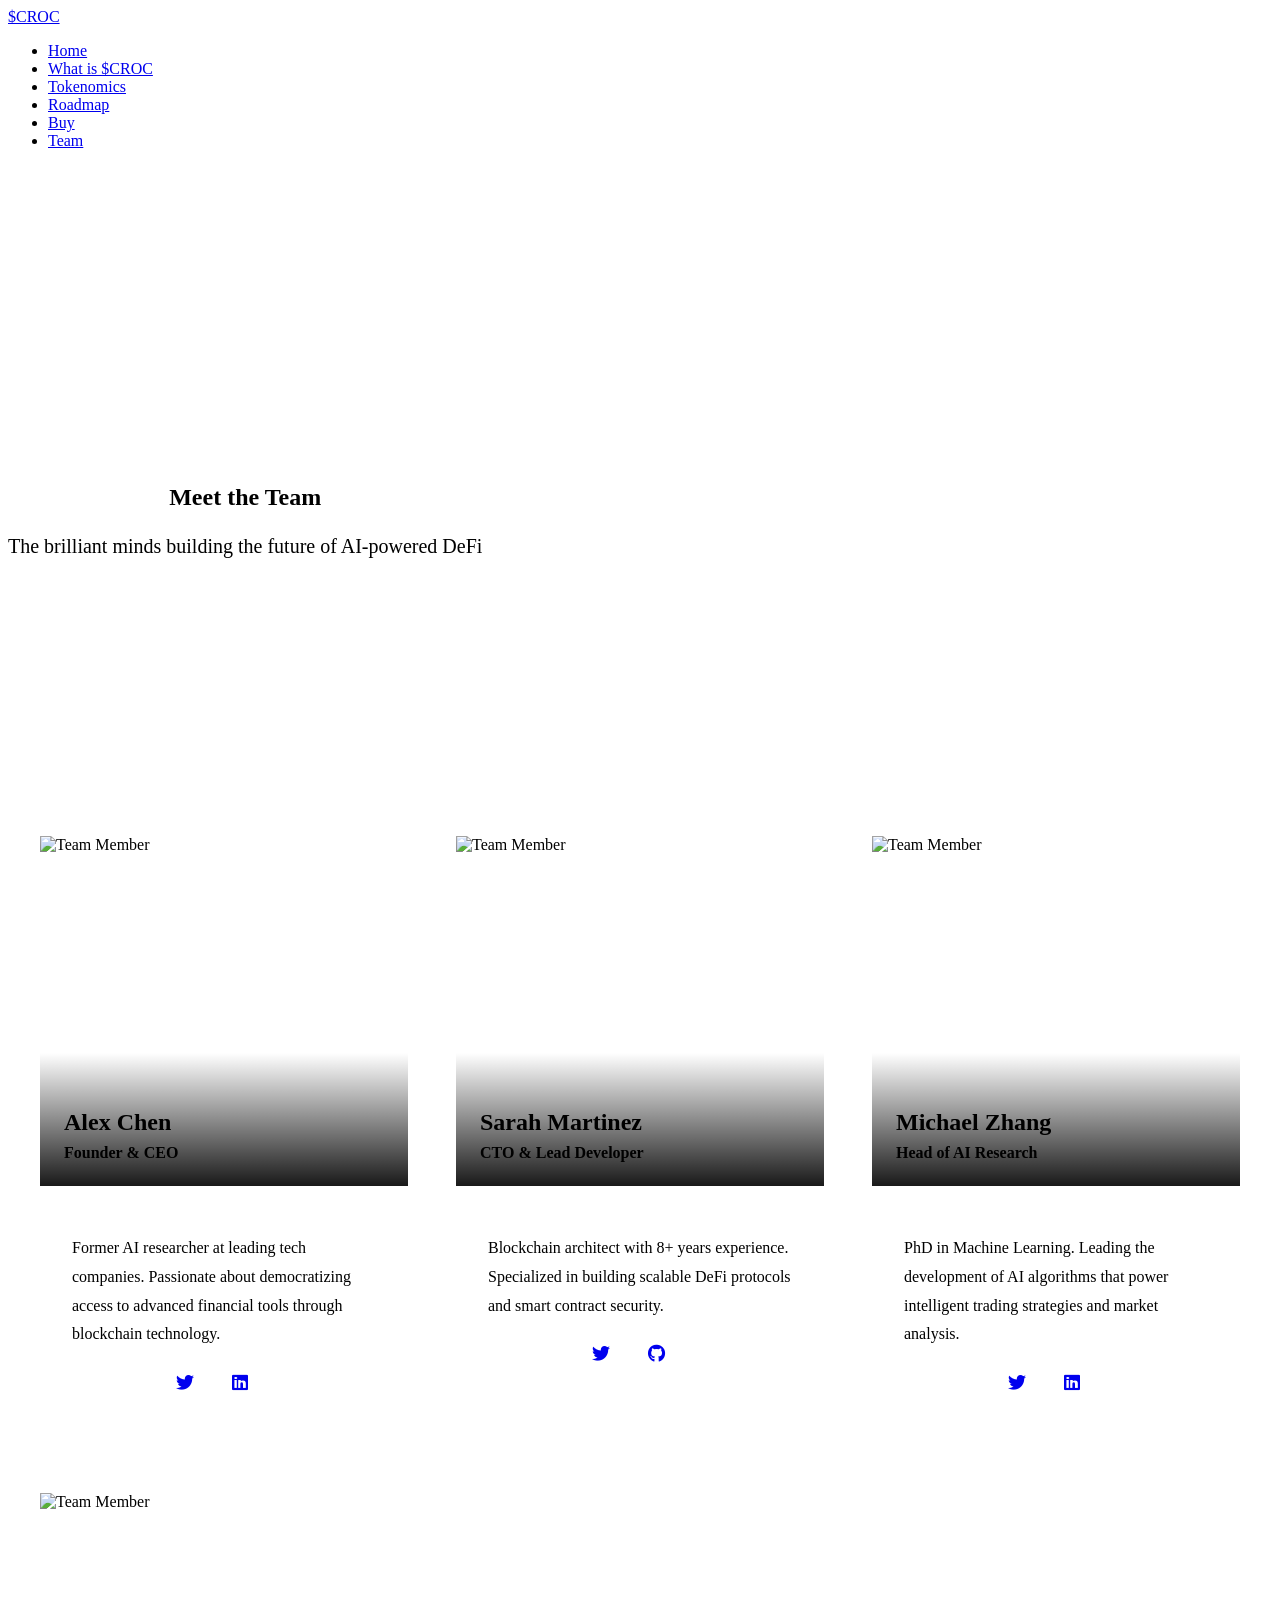
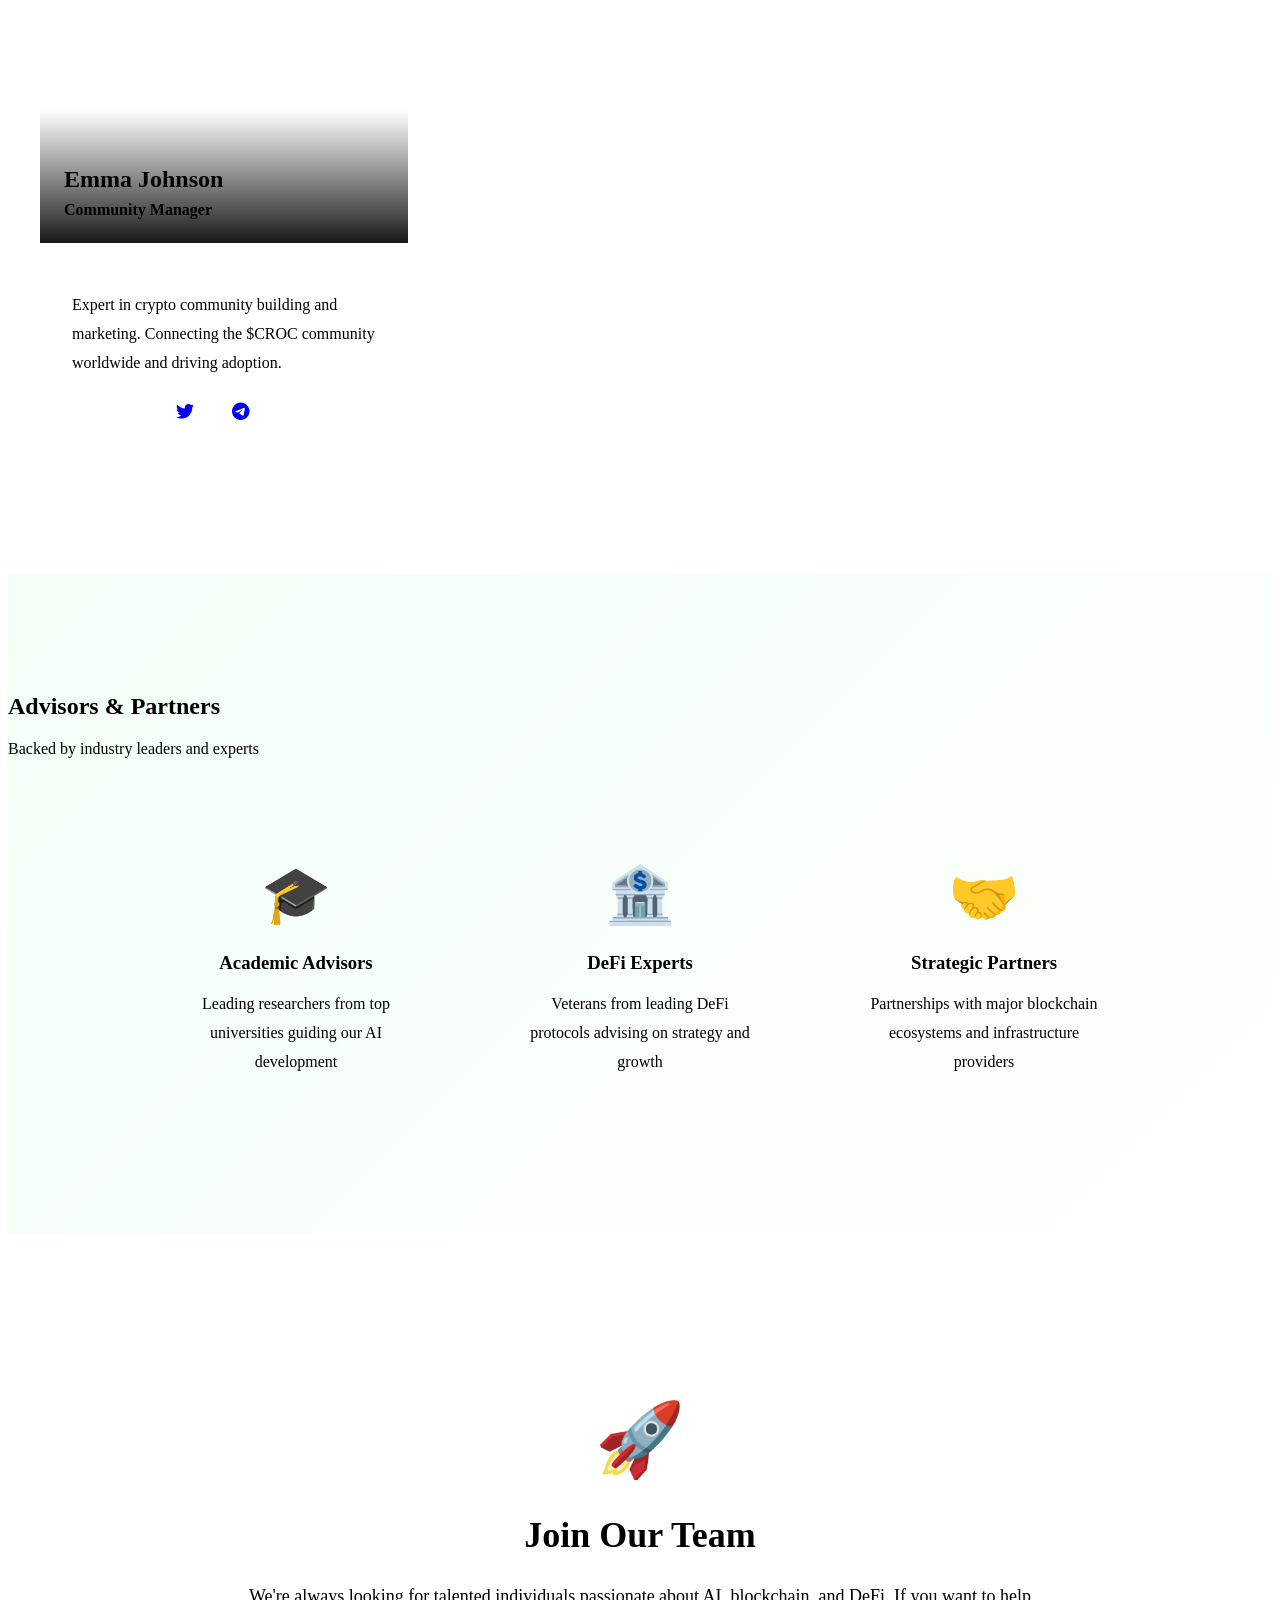
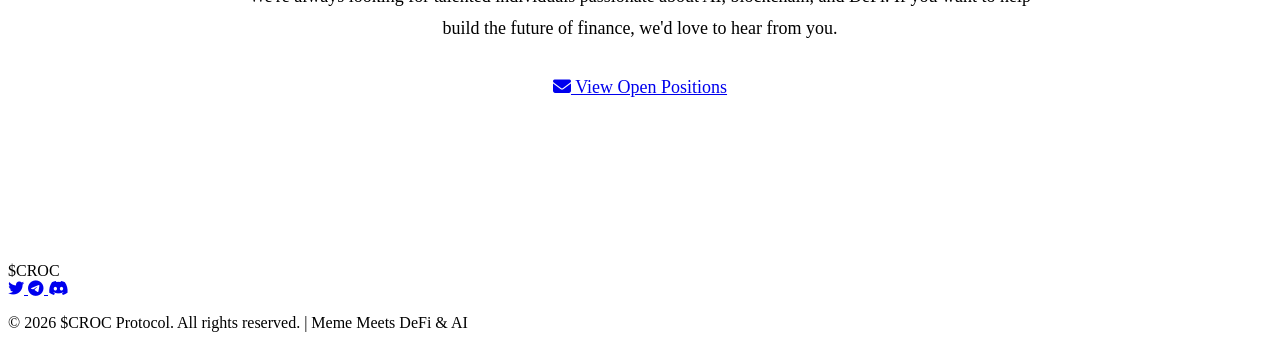
==== team.html @ 0dac4109 "Create team.html" ====
<!DOCTYPE html>
<html lang="en">
<head>
    <meta charset="UTF-8">
    <meta name="viewport" content="width=device-width, initial-scale=1.0">
    <title>$CROC Team - Meet the Builders</title>
    <meta name="description" content="Meet the team behind $CROC Protocol">
    <link rel="stylesheet" href="css/style.css">
    <link rel="stylesheet" href="css/premium.css">
    <link rel="stylesheet" href="https://cdnjs.cloudflare.com/ajax/libs/font-awesome/6.4.0/css/all.min.css">
</head>
<body>
    <!-- Navigation -->
    <nav class="navbar">
        <div class="nav-container">
            <a href="index.html" class="nav-logo">$CROC</a>
            <ul class="nav-menu">
                <li><a href="index.html">Home</a></li>
                <li><a href="what-is.html">What is $CROC</a></li>
                <li><a href="tokenomics.html">Tokenomics</a></li>
                <li><a href="roadmap.html">Roadmap</a></li>
                <li><a href="buy.html">Buy</a></li>
                <li><a href="team.html">Team</a></li>
            </ul>
            <div class="nav-toggle">
                <span></span>
                <span></span>
                <span></span>
            </div>
        </div>
    </nav>

    <!-- Hero Section -->
    <section style="min-height: 50vh; display: flex; align-items: center; padding-top: 120px; position: relative;">
        <div class="grid-bg"></div>
        <div class="particle-bg"></div>
        <div class="container" style="position: relative; z-index: 1;">
            <div class="fade-in" style="text-align: center;">
                <h1 class="text-glow-strong" style="margin-bottom: 24px;">Meet the Team</h1>
                <p style="font-size: 20px; color: var(--color-text-secondary); max-width: 800px; margin: 0 auto;">
                    The brilliant minds building the future of AI-powered DeFi
                </p>
            </div>
        </div>
    </section>

    <!-- Team Section -->
    <section style="padding: 100px 0;">
        <div class="container">
            <div style="display: grid; grid-template-columns: repeat(auto-fit, minmax(300px, 1fr)); gap: 48px; max-width: 1200px; margin: 0 auto;">
                <!-- Team Member 1 -->
                <div class="glass-card neon-border tilt-card team-card reveal" style="padding: 0; overflow: hidden;">
                    <div style="position: relative; overflow: hidden; height: 350px;">
                        <img src="https://mgx-backend-cdn.metadl.com/generate/images/977186/2026-03-31/17cc382d-ff41-42bf-a9b5-a5a770c0f662.png" 
                             alt="Team Member" 
                             style="width: 100%; height: 100%; object-fit: cover; transition: transform 0.5s ease;">
                        <div style="position: absolute; bottom: 0; left: 0; right: 0; background: linear-gradient(to top, rgba(0, 0, 0, 0.9), transparent); padding: 32px 24px 24px;">
                            <h3 style="color: var(--color-text-primary); margin-bottom: 8px; font-size: 24px;">Alex Chen</h3>
                            <p style="color: var(--color-accent-primary); font-weight: 600; margin: 0;">Founder &amp; CEO</p>
                        </div>
                    </div>
                    <div style="padding: 32px;">
                        <p style="margin-bottom: 24px; line-height: 1.8;">
                            Former AI researcher at leading tech companies. Passionate about democratizing access to advanced financial tools through blockchain technology.
                        </p>
                        <div style="display: flex; gap: 16px; justify-content: center;">
                            <a href="https://twitter.com" target="_blank" class="social-link glow" style="width: 40px; height: 40px; font-size: 18px;">
                                <i class="fab fa-twitter"></i>
                            </a>
                            <a href="https://linkedin.com" target="_blank" class="social-link glow" style="width: 40px; height: 40px; font-size: 18px;">
                                <i class="fab fa-linkedin"></i>
                            </a>
                        </div>
                    </div>
                </div>

                <!-- Team Member 2 -->
                <div class="glass-card neon-border tilt-card team-card reveal" style="padding: 0; overflow: hidden;">
                    <div style="position: relative; overflow: hidden; height: 350px;">
                        <img src="https://mgx-backend-cdn.metadl.com/generate/images/977186/2026-03-31/17cc382d-ff41-42bf-a9b5-a5a770c0f662.png" 
                             alt="Team Member" 
                             style="width: 100%; height: 100%; object-fit: cover; transition: transform 0.5s ease;">
                        <div style="position: absolute; bottom: 0; left: 0; right: 0; background: linear-gradient(to top, rgba(0, 0, 0, 0.9), transparent); padding: 32px 24px 24px;">
                            <h3 style="color: var(--color-text-primary); margin-bottom: 8px; font-size: 24px;">Sarah Martinez</h3>
                            <p style="color: var(--color-accent-primary); font-weight: 600; margin: 0;">CTO &amp; Lead Developer</p>
                        </div>
                    </div>
                    <div style="padding: 32px;">
                        <p style="margin-bottom: 24px; line-height: 1.8;">
                            Blockchain architect with 8+ years experience. Specialized in building scalable DeFi protocols and smart contract security.
                        </p>
                        <div style="display: flex; gap: 16px; justify-content: center;">
                            <a href="https://twitter.com" target="_blank" class="social-link glow" style="width: 40px; height: 40px; font-size: 18px;">
                                <i class="fab fa-twitter"></i>
                            </a>
                            <a href="https://github.com" target="_blank" class="social-link glow" style="width: 40px; height: 40px; font-size: 18px;">
                                <i class="fab fa-github"></i>
                            </a>
                        </div>
                    </div>
                </div>

                <!-- Team Member 3 -->
                <div class="glass-card neon-border tilt-card team-card reveal" style="padding: 0; overflow: hidden;">
                    <div style="position: relative; overflow: hidden; height: 350px;">
                        <img src="https://mgx-backend-cdn.metadl.com/generate/images/977186/2026-03-31/17cc382d-ff41-42bf-a9b5-a5a770c0f662.png" 
                             alt="Team Member" 
                             style="width: 100%; height: 100%; object-fit: cover; transition: transform 0.5s ease;">
                        <div style="position: absolute; bottom: 0; left: 0; right: 0; background: linear-gradient(to top, rgba(0, 0, 0, 0.9), transparent); padding: 32px 24px 24px;">
                            <h3 style="color: var(--color-text-primary); margin-bottom: 8px; font-size: 24px;">Michael Zhang</h3>
                            <p style="color: var(--color-accent-primary); font-weight: 600; margin: 0;">Head of AI Research</p>
                        </div>
                    </div>
                    <div style="padding: 32px;">
                        <p style="margin-bottom: 24px; line-height: 1.8;">
                            PhD in Machine Learning. Leading the development of AI algorithms that power intelligent trading strategies and market analysis.
                        </p>
                        <div style="display: flex; gap: 16px; justify-content: center;">
                            <a href="https://twitter.com" target="_blank" class="social-link glow" style="width: 40px; height: 40px; font-size: 18px;">
                                <i class="fab fa-twitter"></i>
                            </a>
                            <a href="https://linkedin.com" target="_blank" class="social-link glow" style="width: 40px; height: 40px; font-size: 18px;">
                                <i class="fab fa-linkedin"></i>
                            </a>
                        </div>
                    </div>
                </div>

                <!-- Team Member 4 -->
                <div class="glass-card neon-border tilt-card team-card reveal" style="padding: 0; overflow: hidden;">
                    <div style="position: relative; overflow: hidden; height: 350px;">
                        <img src="https://mgx-backend-cdn.metadl.com/generate/images/977186/2026-03-31/17cc382d-ff41-42bf-a9b5-a5a770c0f662.png" 
                             alt="Team Member" 
                             style="width: 100%; height: 100%; object-fit: cover; transition: transform 0.5s ease;">
                        <div style="position: absolute; bottom: 0; left: 0; right: 0; background: linear-gradient(to top, rgba(0, 0, 0, 0.9), transparent); padding: 32px 24px 24px;">
                            <h3 style="color: var(--color-text-primary); margin-bottom: 8px; font-size: 24px;">Emma Johnson</h3>
                            <p style="color: var(--color-accent-primary); font-weight: 600; margin: 0;">Community Manager</p>
                        </div>
                    </div>
                    <div style="padding: 32px;">
                        <p style="margin-bottom: 24px; line-height: 1.8;">
                            Expert in crypto community building and marketing. Connecting the $CROC community worldwide and driving adoption.
                        </p>
                        <div style="display: flex; gap: 16px; justify-content: center;">
                            <a href="https://twitter.com" target="_blank" class="social-link glow" style="width: 40px; height: 40px; font-size: 18px;">
                                <i class="fab fa-twitter"></i>
                            </a>
                            <a href="https://t.me" target="_blank" class="social-link glow" style="width: 40px; height: 40px; font-size: 18px;">
                                <i class="fab fa-telegram"></i>
                            </a>
                        </div>
                    </div>
                </div>
            </div>
        </div>
    </section>

    <!-- Advisors Section -->
    <section style="padding: 100px 0; background: linear-gradient(135deg, rgba(0, 255, 65, 0.05), transparent); position: relative;">
        <div class="grid-bg"></div>
        <div class="container" style="position: relative; z-index: 1;">
            <div class="section-title fade-in">
                <h2 class="text-glow">Advisors &amp; Partners</h2>
                <p>Backed by industry leaders and experts</p>
            </div>
            
            <div style="display: grid; grid-template-columns: repeat(auto-fit, minmax(250px, 1fr)); gap: 32px; margin-top: 64px; max-width: 1000px; margin-left: auto; margin-right: auto;">
                <div class="glass-card tilt-card reveal" style="padding: 40px; text-align: center;">
                    <div style="font-size: 56px; margin-bottom: 24px;">🎓</div>
                    <h3 style="color: var(--color-accent-primary); margin-bottom: 16px;">Academic Advisors</h3>
                    <p style="line-height: 1.8;">
                        Leading researchers from top universities guiding our AI development
                    </p>
                </div>
                
                <div class="glass-card tilt-card reveal" style="padding: 40px; text-align: center;">
                    <div style="font-size: 56px; margin-bottom: 24px;">🏦</div>
                    <h3 style="color: var(--color-accent-primary); margin-bottom: 16px;">DeFi Experts</h3>
                    <p style="line-height: 1.8;">
                        Veterans from leading DeFi protocols advising on strategy and growth
                    </p>
                </div>
                
                <div class="glass-card tilt-card reveal" style="padding: 40px; text-align: center;">
                    <div style="font-size: 56px; margin-bottom: 24px;">🤝</div>
                    <h3 style="color: var(--color-accent-primary); margin-bottom: 16px;">Strategic Partners</h3>
                    <p style="line-height: 1.8;">
                        Partnerships with major blockchain ecosystems and infrastructure providers
                    </p>
                </div>
            </div>
        </div>
    </section>

    <!-- Join Team Section -->
    <section style="padding: 100px 0;">
        <div class="container">
            <div class="glass-card neon-border reveal" style="max-width: 800px; margin: 0 auto; padding: 64px; text-align: center;">
                <div style="font-size: 72px; margin-bottom: 32px;">🚀</div>
                <h2 class="gradient-text" style="font-size: 36px; margin-bottom: 24px;">Join Our Team</h2>
                <p style="font-size: 18px; line-height: 1.8; margin-bottom: 32px;">
                    We're always looking for talented individuals passionate about AI, blockchain, and DeFi. 
                    If you want to help build the future of finance, we'd love to hear from you.
                </p>
                <a href="/cdn-cgi/l/email-protection#f99a988b9c9c8b8ab99a8b969a898b968d969a9695d79a9694" class="btn btn-primary glow" style="font-size: 18px; padding: 20px 48px;">
                    <i class="fas fa-envelope"></i> View Open Positions
                </a>
            </div>
        </div>
    </section>

    <!-- Footer -->
    <footer class="footer">
        <div class="container">
            <div class="footer-content">
                <div class="footer-logo">$CROC</div>
                <div class="footer-social">
                    <a href="https://twitter.com" target="_blank" class="social-link glow" title="Twitter">
                        <i class="fab fa-twitter"></i>
                    </a>
                    <a href="https://t.me" target="_blank" class="social-link glow" title="Telegram">
                        <i class="fab fa-telegram"></i>
                    </a>
                    <a href="https://discord.com" target="_blank" class="social-link glow" title="Discord">
                        <i class="fab fa-discord"></i>
                    </a>
                </div>
            </div>
            <div class="footer-bottom">
                <p>&copy; 2026 $CROC Protocol. All rights reserved. | Meme Meets DeFi &amp; AI</p>
            </div>
        </div>
    </footer>

    <script data-cfasync="false" src="/cdn-cgi/scripts/5c5dd728/cloudflare-static/email-decode.min.js"></script><script src="js/main.js"></script>
    <script src="js/animation.js"></script>
    
    <style>
        .team-card:hover img {
            transform: scale(1.1);
        }
    </style>
</body>
</html>
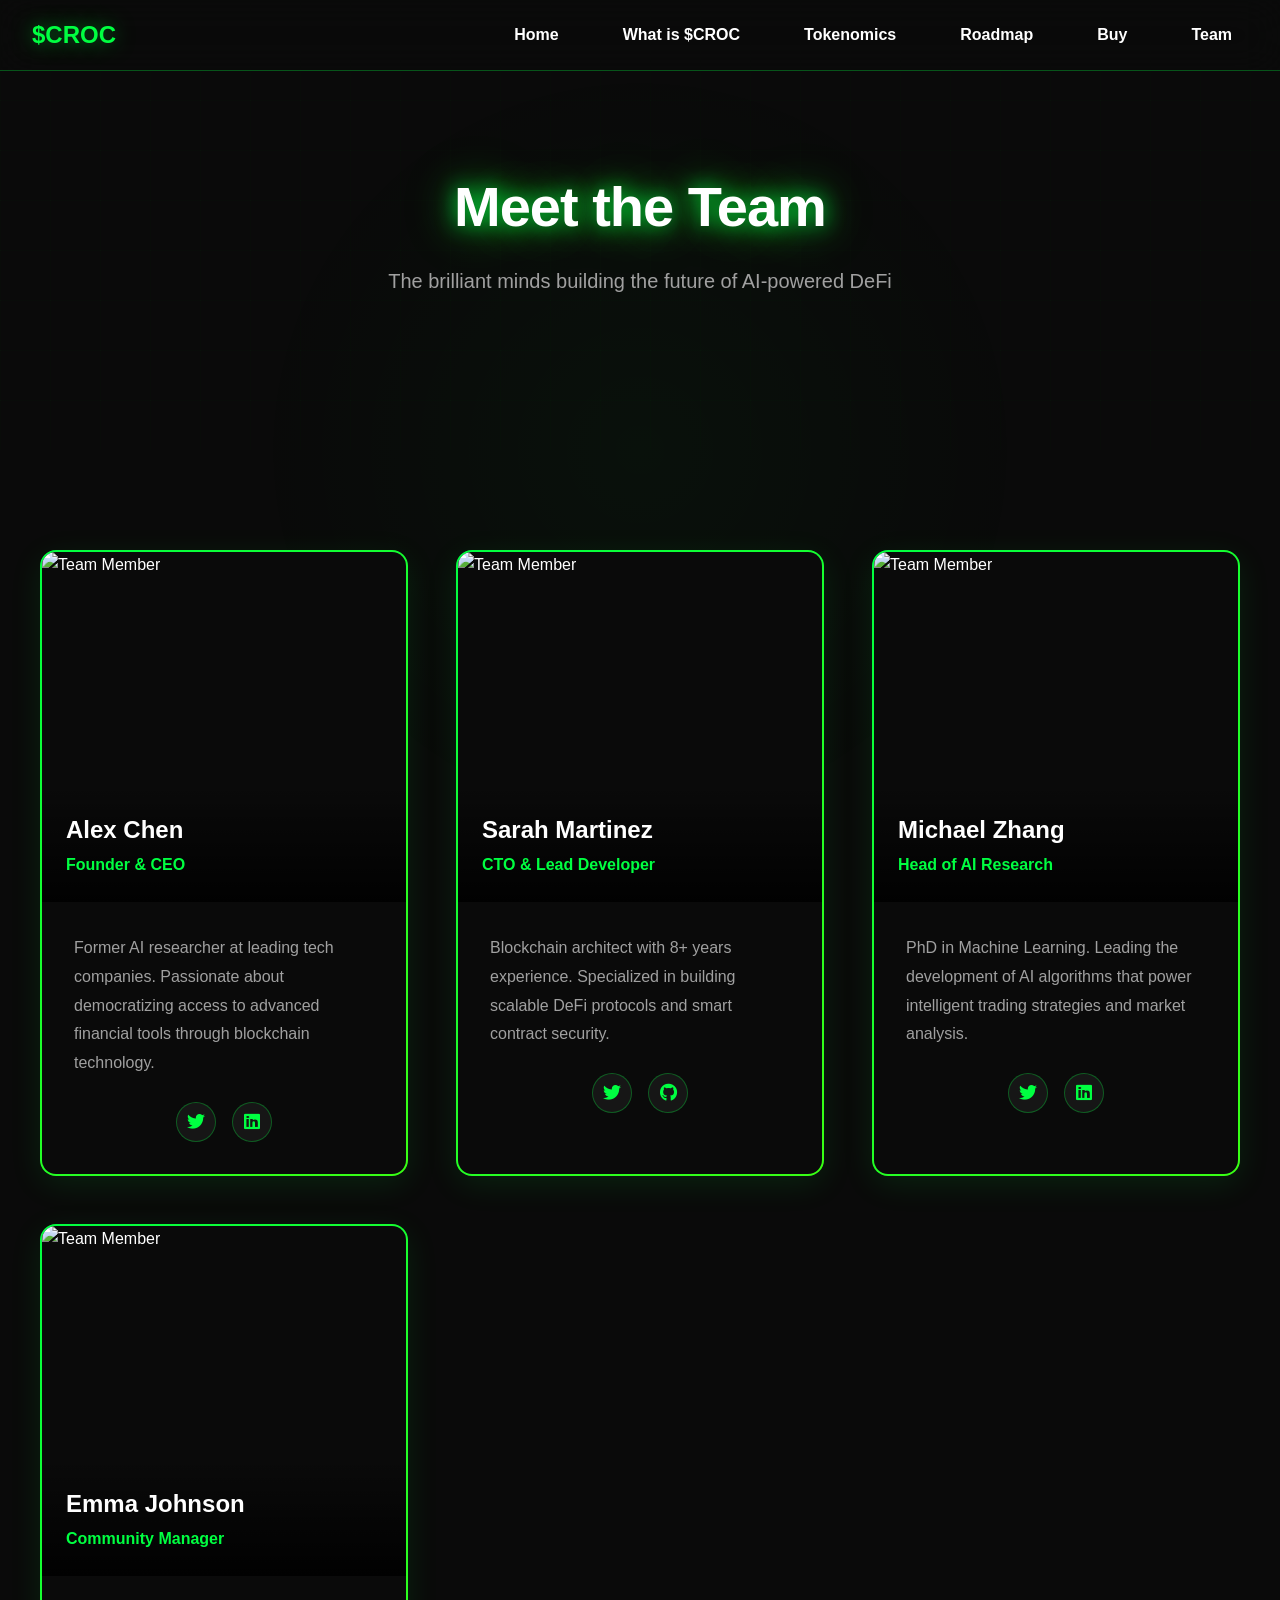
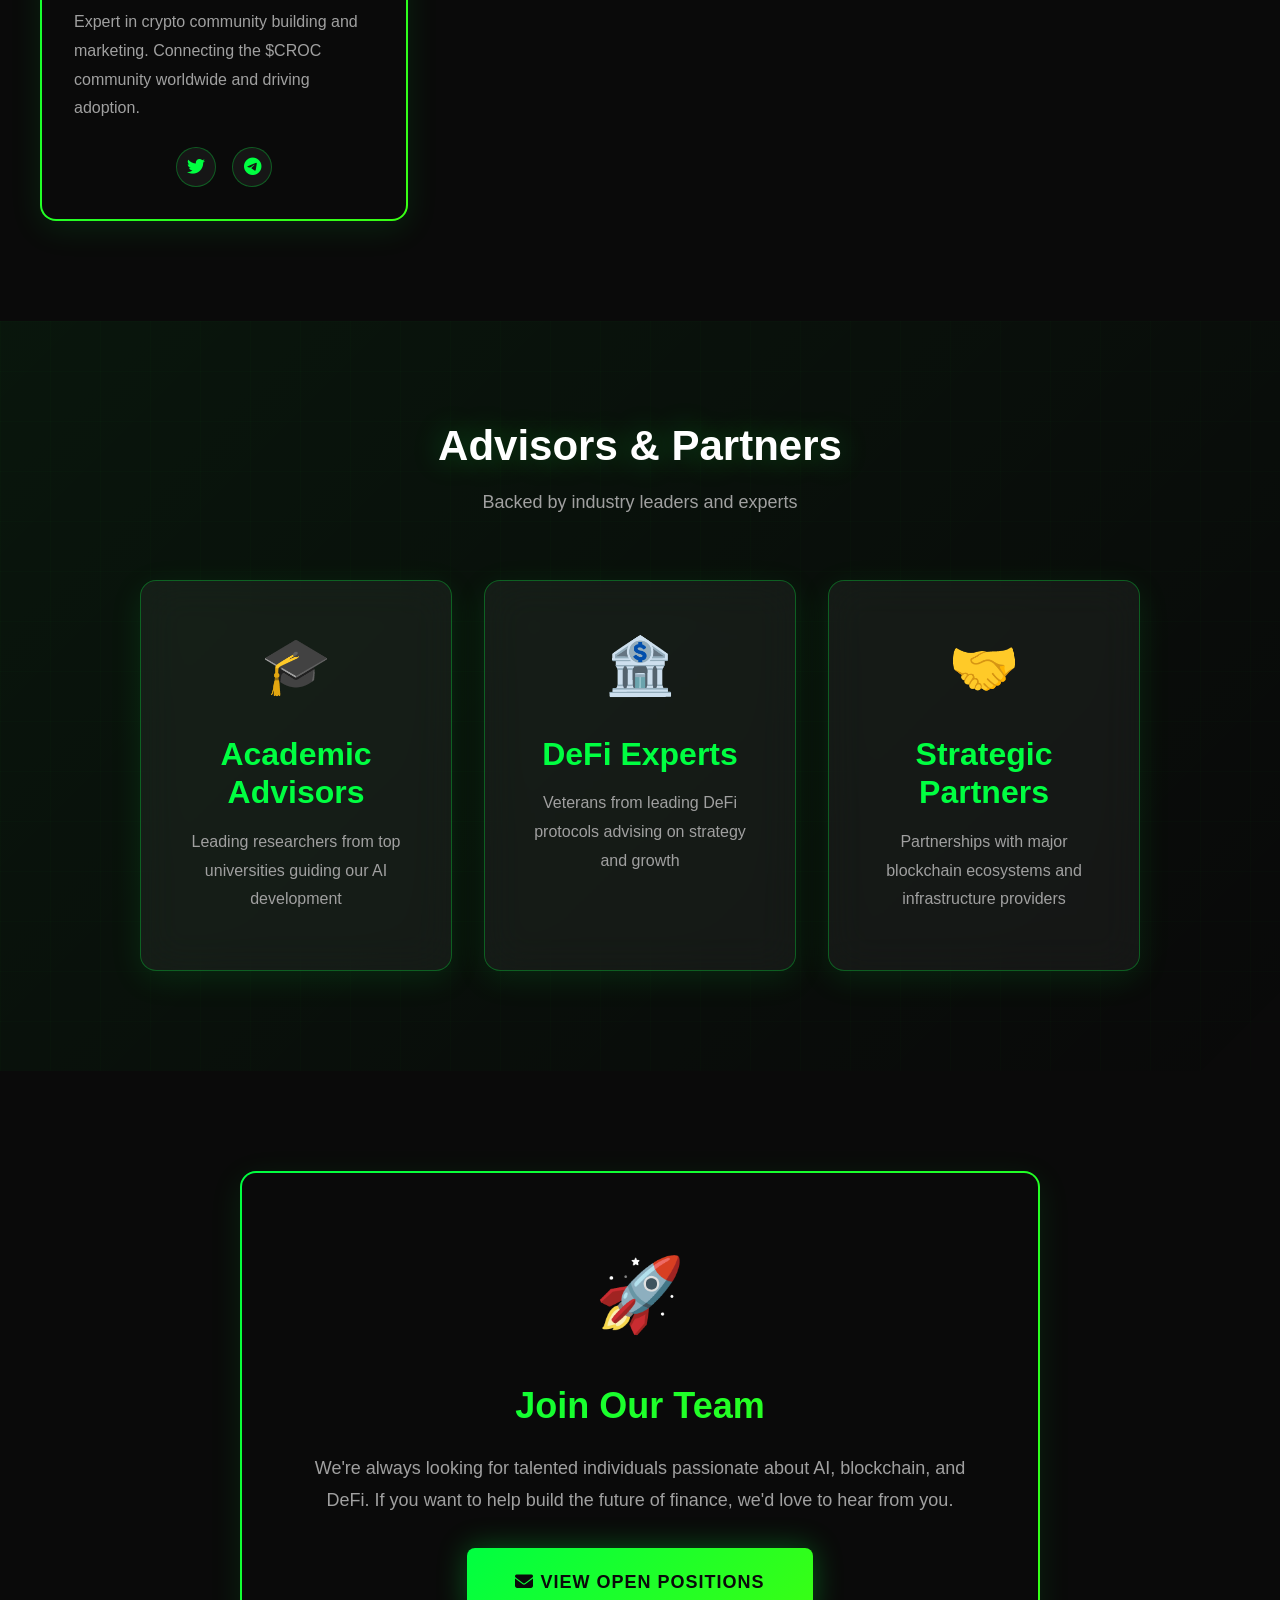
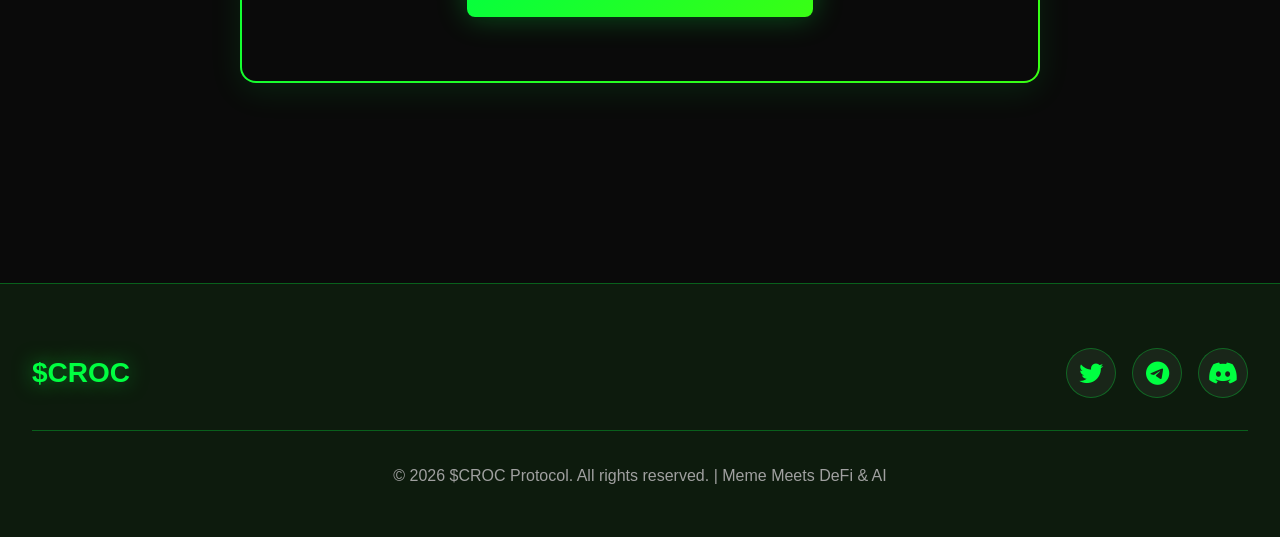
==== commit 15178328: "Update team.html" ====
--- a/team.html
+++ b/team.html
@@ -51,7 +51,7 @@
                 <!-- Team Member 1 -->
                 <div class="glass-card neon-border tilt-card team-card reveal" style="padding: 0; overflow: hidden;">
                     <div style="position: relative; overflow: hidden; height: 350px;">
-                        <img src="https://mgx-backend-cdn.metadl.com/generate/images/977186/2026-03-31/17cc382d-ff41-42bf-a9b5-a5a770c0f662.png" 
+                        <img src="1774392379323.png" 
                              alt="Team Member" 
                              style="width: 100%; height: 100%; object-fit: cover; transition: transform 0.5s ease;">
                         <div style="position: absolute; bottom: 0; left: 0; right: 0; background: linear-gradient(to top, rgba(0, 0, 0, 0.9), transparent); padding: 32px 24px 24px;">
--- a/css/style.css
+++ b/css/style.css
@@ -0,0 +1,395 @@
+/* ===================================
+   $CROC PROTOCOL - GLOBAL STYLES
+   =================================== */
+
+/* CSS Reset & Base */
+* {
+    margin: 0;
+    padding: 0;
+    box-sizing: border-box;
+}
+
+:root {
+    /* Colors */
+    --color-bg-primary: #0a0a0a;
+    --color-bg-secondary: #0d1b0d;
+    --color-accent-primary: #00ff41;
+    --color-accent-secondary: #39ff14;
+    --color-text-primary: #ffffff;
+    --color-text-secondary: #a0a0a0;
+    --color-glass: rgba(255, 255, 255, 0.05);
+    --color-glass-border: rgba(0, 255, 65, 0.3);
+    
+    /* Spacing */
+    --spacing-xs: 8px;
+    --spacing-sm: 16px;
+    --spacing-md: 32px;
+    --spacing-lg: 64px;
+    --spacing-xl: 100px;
+    
+    /* Border Radius */
+    --radius-sm: 8px;
+    --radius-md: 16px;
+    --radius-lg: 24px;
+    
+    /* Transitions */
+    --transition-fast: 0.2s ease;
+    --transition-normal: 0.3s ease;
+    --transition-slow: 0.5s ease;
+}
+
+/* Typography */
+@import url('https://fonts.googleapis.com/css2?family=Orbitron:wght@400;600;700;900&family=Inter:wght@400;600;700&display=swap');
+
+body {
+    font-family: 'Inter', sans-serif;
+    background-color: var(--color-bg-primary);
+    color: var(--color-text-primary);
+    line-height: 1.6;
+    overflow-x: hidden;
+    position: relative;
+}
+
+body::before {
+    content: '';
+    position: fixed;
+    top: 0;
+    left: 0;
+    width: 100%;
+    height: 100%;
+    background: radial-gradient(circle at 50% 50%, rgba(0, 255, 65, 0.03) 0%, transparent 50%);
+    pointer-events: none;
+    z-index: 0;
+}
+
+h1, h2, h3, h4, h5, h6 {
+    font-family: 'Orbitron', sans-serif;
+    font-weight: 700;
+    line-height: 1.2;
+    color: var(--color-text-primary);
+}
+
+h1 {
+    font-size: 56px;
+    font-weight: 900;
+    letter-spacing: -1px;
+}
+
+h2 {
+    font-size: 42px;
+    font-weight: 700;
+}
+
+h3 {
+    font-size: 32px;
+    font-weight: 600;
+}
+
+p {
+    font-size: 16px;
+    color: var(--color-text-secondary);
+    margin-bottom: var(--spacing-sm);
+}
+
+a {
+    color: var(--color-accent-primary);
+    text-decoration: none;
+    transition: var(--transition-fast);
+}
+
+a:hover {
+    color: var(--color-accent-secondary);
+}
+
+/* Container */
+.container {
+    max-width: 1400px;
+    margin: 0 auto;
+    padding: 0 var(--spacing-md);
+    position: relative;
+    z-index: 1;
+}
+
+/* Navigation */
+.navbar {
+    position: fixed;
+    top: 0;
+    left: 0;
+    width: 100%;
+    padding: var(--spacing-sm) 0;
+    background: rgba(10, 10, 10, 0.8);
+    backdrop-filter: blur(20px);
+    border-bottom: 1px solid var(--color-glass-border);
+    z-index: 1000;
+    transition: var(--transition-normal);
+}
+
+.navbar.scrolled {
+    background: rgba(10, 10, 10, 0.95);
+    box-shadow: 0 4px 30px rgba(0, 255, 65, 0.1);
+}
+
+.nav-container {
+    display: flex;
+    justify-content: space-between;
+    align-items: center;
+    max-width: 1400px;
+    margin: 0 auto;
+    padding: 0 var(--spacing-md);
+}
+
+.nav-logo {
+    font-family: 'Orbitron', sans-serif;
+    font-size: 24px;
+    font-weight: 900;
+    color: var(--color-accent-primary);
+    text-shadow: 0 0 20px rgba(0, 255, 65, 0.5);
+}
+
+.nav-menu {
+    display: flex;
+    list-style: none;
+    gap: var(--spacing-md);
+    align-items: center;
+}
+
+.nav-menu li a {
+    font-family: 'Orbitron', sans-serif;
+    font-size: 16px;
+    font-weight: 600;
+    color: var(--color-text-primary);
+    padding: var(--spacing-xs) var(--spacing-sm);
+    border-radius: var(--radius-sm);
+    transition: var(--transition-fast);
+    position: relative;
+}
+
+.nav-menu li a::before {
+    content: '';
+    position: absolute;
+    bottom: 0;
+    left: 50%;
+    transform: translateX(-50%);
+    width: 0;
+    height: 2px;
+    background: var(--color-accent-primary);
+    transition: var(--transition-fast);
+}
+
+.nav-menu li a:hover::before,
+.nav-menu li a.active::before {
+    width: 80%;
+}
+
+.nav-menu li a:hover,
+.nav-menu li a.active {
+    color: var(--color-accent-primary);
+}
+
+.nav-toggle {
+    display: none;
+    flex-direction: column;
+    gap: 6px;
+    cursor: pointer;
+    padding: var(--spacing-xs);
+}
+
+.nav-toggle span {
+    width: 30px;
+    height: 3px;
+    background: var(--color-accent-primary);
+    border-radius: 2px;
+    transition: var(--transition-fast);
+}
+
+/* Buttons */
+.btn {
+    display: inline-block;
+    padding: 16px 32px;
+    font-family: 'Orbitron', sans-serif;
+    font-size: 16px;
+    font-weight: 600;
+    text-align: center;
+    border: none;
+    border-radius: var(--radius-sm);
+    cursor: pointer;
+    transition: var(--transition-normal);
+    text-transform: uppercase;
+    letter-spacing: 1px;
+}
+
+.btn-primary {
+    background: linear-gradient(135deg, var(--color-accent-primary), var(--color-accent-secondary));
+    color: var(--color-bg-primary);
+    box-shadow: 0 0 30px rgba(0, 255, 65, 0.3);
+}
+
+.btn-primary:hover {
+    transform: translateY(-2px);
+    box-shadow: 0 0 50px rgba(0, 255, 65, 0.6);
+}
+
+.btn-secondary {
+    background: transparent;
+    color: var(--color-accent-primary);
+    border: 2px solid var(--color-accent-primary);
+}
+
+.btn-secondary:hover {
+    background: var(--color-accent-primary);
+    color: var(--color-bg-primary);
+    box-shadow: 0 0 30px rgba(0, 255, 65, 0.4);
+}
+
+/* Section Styles */
+section {
+    padding: var(--spacing-xl) 0;
+    position: relative;
+}
+
+.section-title {
+    text-align: center;
+    margin-bottom: var(--spacing-lg);
+}
+
+.section-title h2 {
+    margin-bottom: var(--spacing-sm);
+    text-shadow: 0 0 30px rgba(0, 255, 65, 0.3);
+}
+
+.section-title p {
+    font-size: 18px;
+    color: var(--color-text-secondary);
+}
+
+/* Footer */
+.footer {
+    background: var(--color-bg-secondary);
+    border-top: 1px solid var(--color-glass-border);
+    padding: var(--spacing-lg) 0 var(--spacing-md);
+    margin-top: var(--spacing-xl);
+}
+
+.footer-content {
+    display: flex;
+    justify-content: space-between;
+    align-items: center;
+    flex-wrap: wrap;
+    gap: var(--spacing-md);
+    margin-bottom: var(--spacing-md);
+}
+
+.footer-logo {
+    font-family: 'Orbitron', sans-serif;
+    font-size: 28px;
+    font-weight: 900;
+    color: var(--color-accent-primary);
+    text-shadow: 0 0 20px rgba(0, 255, 65, 0.5);
+}
+
+.footer-social {
+    display: flex;
+    gap: var(--spacing-sm);
+}
+
+.social-link {
+    width: 50px;
+    height: 50px;
+    display: flex;
+    align-items: center;
+    justify-content: center;
+    background: var(--color-glass);
+    border: 1px solid var(--color-glass-border);
+    border-radius: 50%;
+    font-size: 24px;
+    color: var(--color-accent-primary);
+    transition: var(--transition-normal);
+}
+
+.social-link:hover {
+    background: var(--color-accent-primary);
+    color: var(--color-bg-primary);
+    box-shadow: 0 0 30px rgba(0, 255, 65, 0.5);
+    transform: translateY(-5px);
+}
+
+.footer-bottom {
+    text-align: center;
+    padding-top: var(--spacing-md);
+    border-top: 1px solid var(--color-glass-border);
+    color: var(--color-text-secondary);
+    font-size: 14px;
+}
+
+/* Responsive Design */
+@media (max-width: 968px) {
+    h1 {
+        font-size: 42px;
+    }
+    
+    h2 {
+        font-size: 32px;
+    }
+    
+    h3 {
+        font-size: 24px;
+    }
+    
+    .nav-menu {
+        position: fixed;
+        top: 70px;
+        left: -100%;
+        width: 100%;
+        height: calc(100vh - 70px);
+        background: rgba(10, 10, 10, 0.98);
+        backdrop-filter: blur(20px);
+        flex-direction: column;
+        justify-content: flex-start;
+        padding: var(--spacing-lg) 0;
+        transition: var(--transition-normal);
+    }
+    
+    .nav-menu.active {
+        left: 0;
+    }
+    
+    .nav-toggle {
+        display: flex;
+    }
+    
+    .nav-toggle.active span:nth-child(1) {
+        transform: rotate(45deg) translate(8px, 8px);
+    }
+    
+    .nav-toggle.active span:nth-child(2) {
+        opacity: 0;
+    }
+    
+    .nav-toggle.active span:nth-child(3) {
+        transform: rotate(-45deg) translate(8px, -8px);
+    }
+    
+    .footer-content {
+        flex-direction: column;
+        text-align: center;
+    }
+}
+
+@media (max-width: 640px) {
+    h1 {
+        font-size: 32px;
+    }
+    
+    h2 {
+        font-size: 28px;
+    }
+    
+    .btn {
+        padding: 12px 24px;
+        font-size: 14px;
+    }
+    
+    section {
+        padding: var(--spacing-lg) 0;
+    }
+}
--- a/css/premium.css
+++ b/css/premium.css
@@ -0,0 +1,373 @@
+/* ===================================
+   $CROC PROTOCOL - PREMIUM EFFECTS
+   Glassmorphism, 3D, Animations
+   =================================== */
+
+/* Glass Card Effect */
+.glass-card {
+    background: var(--color-glass);
+    backdrop-filter: blur(20px);
+    border: 1px solid var(--color-glass-border);
+    border-radius: var(--radius-md);
+    padding: var(--spacing-md);
+    box-shadow: 0 8px 32px rgba(0, 255, 65, 0.1);
+    transition: var(--transition-normal);
+    position: relative;
+    overflow: hidden;
+}
+
+.glass-card::before {
+    content: '';
+    position: absolute;
+    top: -50%;
+    left: -50%;
+    width: 200%;
+    height: 200%;
+    background: radial-gradient(circle, rgba(0, 255, 65, 0.1) 0%, transparent 70%);
+    opacity: 0;
+    transition: var(--transition-slow);
+}
+
+.glass-card:hover::before {
+    opacity: 1;
+}
+
+.glass-card:hover {
+    transform: translateY(-10px);
+    box-shadow: 0 16px 48px rgba(0, 255, 65, 0.2);
+    border-color: var(--color-accent-primary);
+}
+
+/* 3D Tilt Effect */
+.tilt-card {
+    transform-style: preserve-3d;
+    transition: transform 0.1s ease;
+}
+
+.tilt-card:hover {
+    transform: perspective(1000px) rotateX(var(--tilt-x, 0deg)) rotateY(var(--tilt-y, 0deg)) scale(1.05);
+}
+
+/* Glow Effect */
+.glow {
+    position: relative;
+}
+
+.glow::after {
+    content: '';
+    position: absolute;
+    top: 50%;
+    left: 50%;
+    transform: translate(-50%, -50%);
+    width: 100%;
+    height: 100%;
+    background: radial-gradient(circle, rgba(0, 255, 65, 0.3) 0%, transparent 70%);
+    opacity: 0;
+    transition: var(--transition-normal);
+    pointer-events: none;
+    z-index: -1;
+}
+
+.glow:hover::after {
+    opacity: 1;
+    width: 150%;
+    height: 150%;
+}
+
+/* Neon Border Animation */
+.neon-border {
+    position: relative;
+    border: 2px solid transparent;
+    background: linear-gradient(var(--color-bg-primary), var(--color-bg-primary)) padding-box,
+                linear-gradient(135deg, var(--color-accent-primary), var(--color-accent-secondary)) border-box;
+    border-radius: var(--radius-md);
+}
+
+.neon-border::before {
+    content: '';
+    position: absolute;
+    inset: -2px;
+    border-radius: var(--radius-md);
+    padding: 2px;
+    background: linear-gradient(135deg, var(--color-accent-primary), var(--color-accent-secondary));
+    -webkit-mask: linear-gradient(#fff 0 0) content-box, linear-gradient(#fff 0 0);
+    -webkit-mask-composite: xor;
+    mask-composite: exclude;
+    opacity: 0;
+    transition: var(--transition-normal);
+}
+
+.neon-border:hover::before {
+    opacity: 1;
+    animation: neon-pulse 1.5s ease-in-out infinite;
+}
+
+@keyframes neon-pulse {
+    0%, 100% {
+        opacity: 1;
+        filter: brightness(1);
+    }
+    50% {
+        opacity: 0.7;
+        filter: brightness(1.5);
+    }
+}
+
+/* Floating Animation */
+.floating {
+    animation: floating 3s ease-in-out infinite;
+}
+
+@keyframes floating {
+    0%, 100% {
+        transform: translateY(0px);
+    }
+    50% {
+        transform: translateY(-20px);
+    }
+}
+
+.floating-slow {
+    animation: floating-slow 6s ease-in-out infinite;
+}
+
+@keyframes floating-slow {
+    0%, 100% {
+        transform: translateY(0px);
+    }
+    50% {
+        transform: translateY(-30px);
+    }
+}
+
+/* Particle Background */
+.particle-bg {
+    position: absolute;
+    top: 0;
+    left: 0;
+    width: 100%;
+    height: 100%;
+    overflow: hidden;
+    pointer-events: none;
+}
+
+.particle {
+    position: absolute;
+    width: 4px;
+    height: 4px;
+    background: var(--color-accent-primary);
+    border-radius: 50%;
+    opacity: 0.3;
+    animation: particle-float 10s linear infinite;
+}
+
+@keyframes particle-float {
+    0% {
+        transform: translateY(100vh) translateX(0);
+        opacity: 0;
+    }
+    10% {
+        opacity: 0.3;
+    }
+    90% {
+        opacity: 0.3;
+    }
+    100% {
+        transform: translateY(-100px) translateX(100px);
+        opacity: 0;
+    }
+}
+
+/* Grid Background */
+.grid-bg {
+    position: absolute;
+    top: 0;
+    left: 0;
+    width: 100%;
+    height: 100%;
+    background-image: 
+        linear-gradient(rgba(0, 255, 65, 0.05) 1px, transparent 1px),
+        linear-gradient(90deg, rgba(0, 255, 65, 0.05) 1px, transparent 1px);
+    background-size: 50px 50px;
+    opacity: 0.3;
+    pointer-events: none;
+}
+
+/* Scan Line Effect */
+.scan-line {
+    position: absolute;
+    top: 0;
+    left: 0;
+    width: 100%;
+    height: 2px;
+    background: linear-gradient(90deg, transparent, var(--color-accent-primary), transparent);
+    opacity: 0.5;
+    animation: scan 4s linear infinite;
+}
+
+@keyframes scan {
+    0% {
+        transform: translateY(0);
+    }
+    100% {
+        transform: translateY(100vh);
+    }
+}
+
+/* Text Glow */
+.text-glow {
+    text-shadow: 0 0 10px rgba(0, 255, 65, 0.5),
+                 0 0 20px rgba(0, 255, 65, 0.3),
+                 0 0 30px rgba(0, 255, 65, 0.2);
+}
+
+.text-glow-strong {
+    text-shadow: 0 0 20px rgba(0, 255, 65, 0.8),
+                 0 0 40px rgba(0, 255, 65, 0.5),
+                 0 0 60px rgba(0, 255, 65, 0.3);
+}
+
+/* Gradient Text */
+.gradient-text {
+    background: linear-gradient(135deg, var(--color-accent-primary), var(--color-accent-secondary));
+    -webkit-background-clip: text;
+    -webkit-text-fill-color: transparent;
+    background-clip: text;
+}
+
+/* Loading Spinner */
+.spinner {
+    width: 50px;
+    height: 50px;
+    border: 3px solid var(--color-glass-border);
+    border-top-color: var(--color-accent-primary);
+    border-radius: 50%;
+    animation: spin 1s linear infinite;
+}
+
+@keyframes spin {
+    to {
+        transform: rotate(360deg);
+    }
+}
+
+/* Parallax Container */
+.parallax-container {
+    position: relative;
+    overflow: hidden;
+}
+
+.parallax-layer {
+    position: absolute;
+    width: 100%;
+    height: 100%;
+    transition: transform 0.1s ease-out;
+}
+
+/* Counter Animation */
+.counter {
+    font-family: 'Orbitron', sans-serif;
+    font-size: 48px;
+    font-weight: 900;
+    color: var(--color-accent-primary);
+    text-shadow: 0 0 20px rgba(0, 255, 65, 0.5);
+}
+
+/* Timeline Styles */
+.timeline {
+    position: relative;
+    padding: var(--spacing-lg) 0;
+}
+
+.timeline::before {
+    content: '';
+    position: absolute;
+    left: 50%;
+    top: 0;
+    bottom: 0;
+    width: 2px;
+    background: linear-gradient(180deg, transparent, var(--color-accent-primary), transparent);
+    transform: translateX(-50%);
+}
+
+.timeline-item {
+    position: relative;
+    margin-bottom: var(--spacing-lg);
+    display: flex;
+    align-items: center;
+}
+
+.timeline-item:nth-child(odd) {
+    flex-direction: row;
+}
+
+.timeline-item:nth-child(even) {
+    flex-direction: row-reverse;
+}
+
+.timeline-content {
+    width: 45%;
+    padding: var(--spacing-md);
+}
+
+.timeline-dot {
+    position: absolute;
+    left: 50%;
+    transform: translateX(-50%);
+    width: 20px;
+    height: 20px;
+    background: var(--color-accent-primary);
+    border: 4px solid var(--color-bg-primary);
+    border-radius: 50%;
+    box-shadow: 0 0 20px rgba(0, 255, 65, 0.8);
+    z-index: 2;
+}
+
+.timeline-dot::before {
+    content: '';
+    position: absolute;
+    top: 50%;
+    left: 50%;
+    transform: translate(-50%, -50%);
+    width: 40px;
+    height: 40px;
+    background: var(--color-accent-primary);
+    border-radius: 50%;
+    opacity: 0.2;
+    animation: pulse-ring 2s ease-out infinite;
+}
+
+@keyframes pulse-ring {
+    0% {
+        transform: translate(-50%, -50%) scale(0.8);
+        opacity: 0.3;
+    }
+    100% {
+        transform: translate(-50%, -50%) scale(1.5);
+        opacity: 0;
+    }
+}
+
+/* Responsive Premium Effects */
+@media (max-width: 968px) {
+    .timeline::before {
+        left: 20px;
+    }
+    
+    .timeline-item {
+        flex-direction: row !important;
+    }
+    
+    .timeline-content {
+        width: calc(100% - 60px);
+        margin-left: 60px;
+    }
+    
+    .timeline-dot {
+        left: 20px;
+    }
+    
+    .counter {
+        font-size: 36px;
+    }
+  }
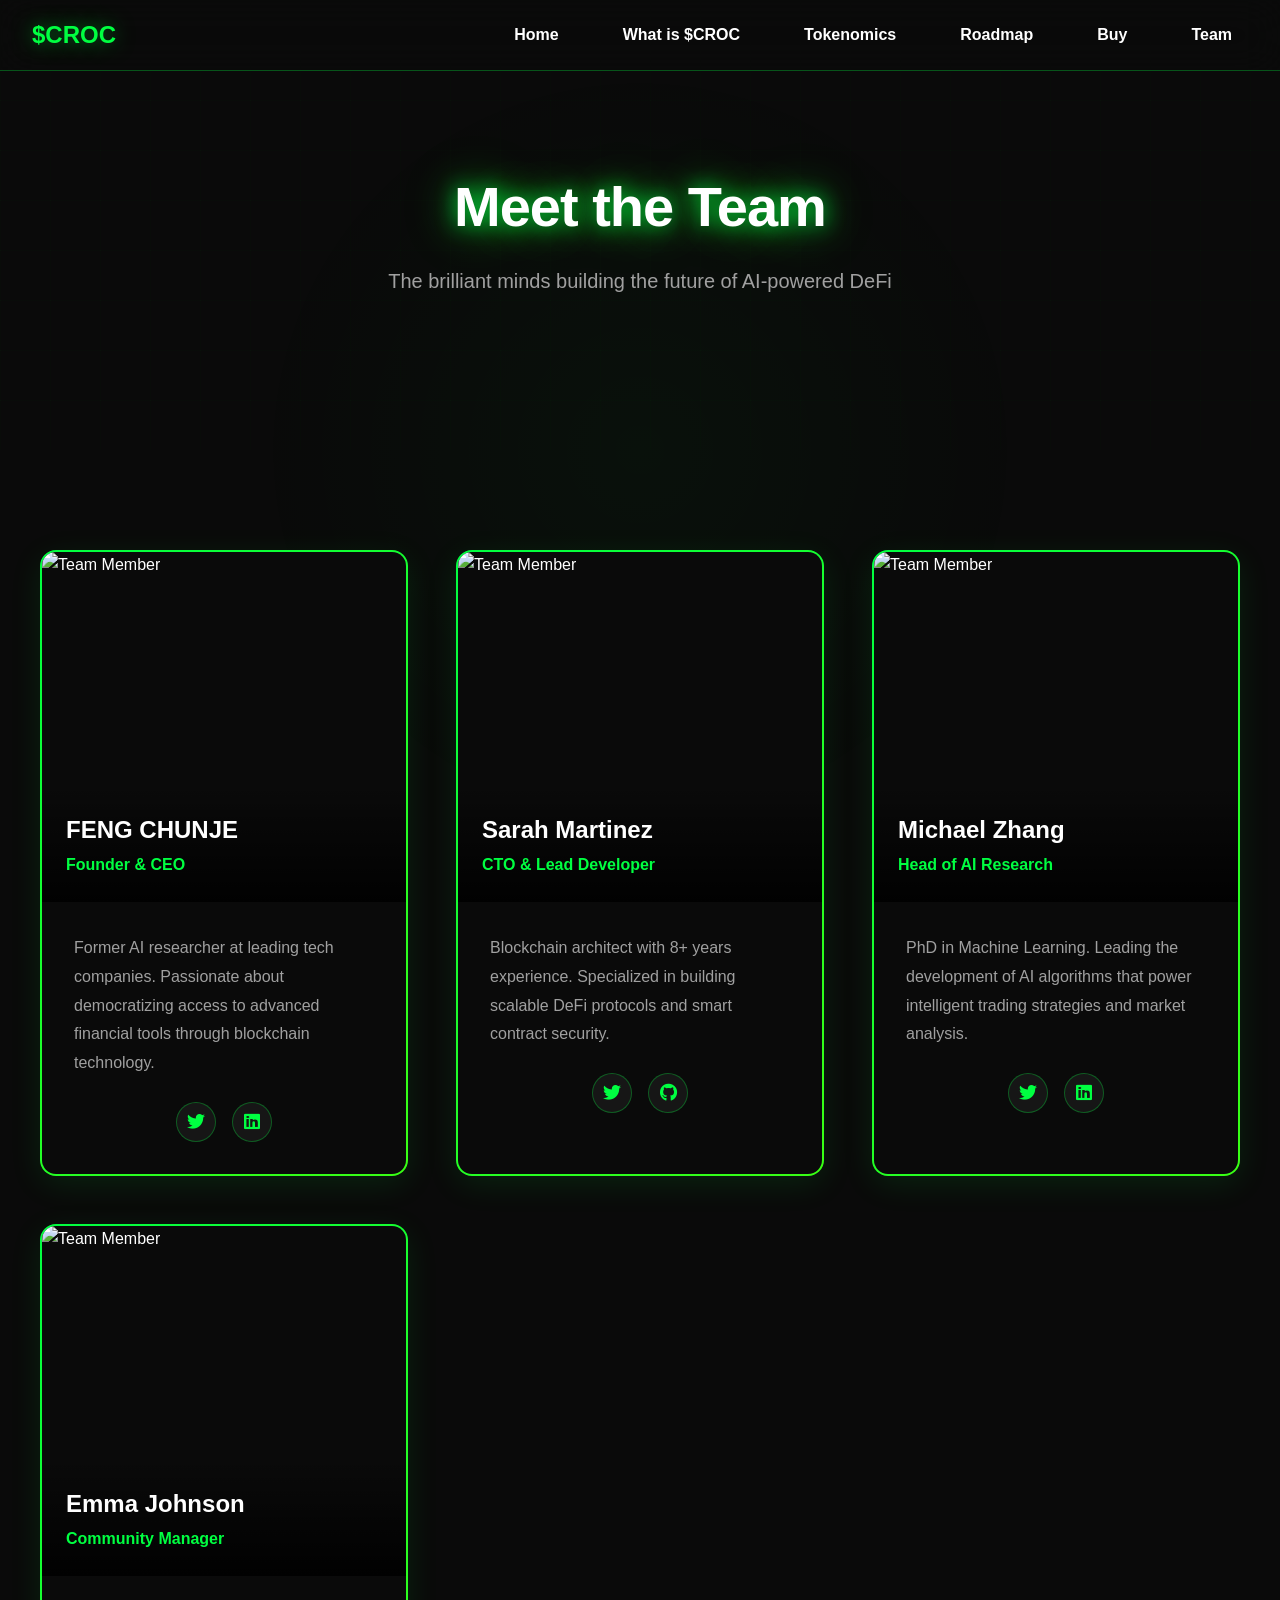
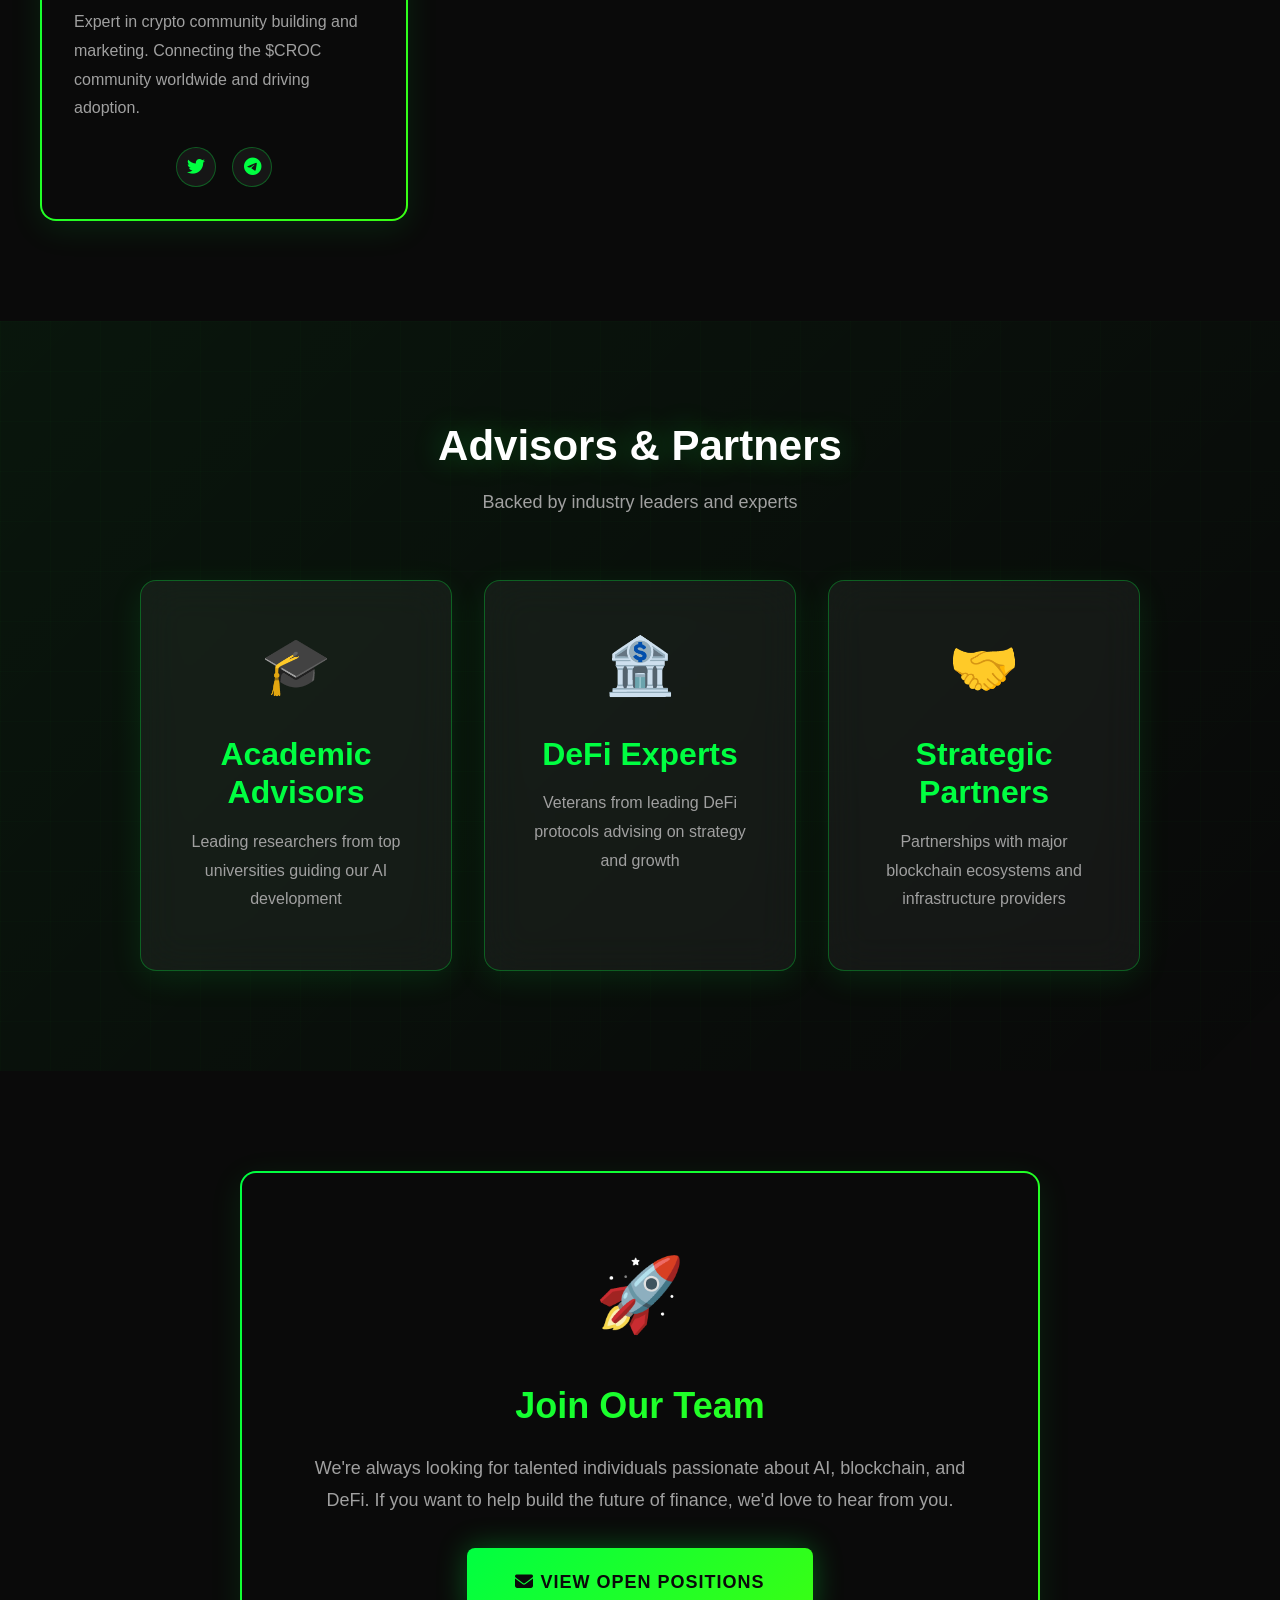
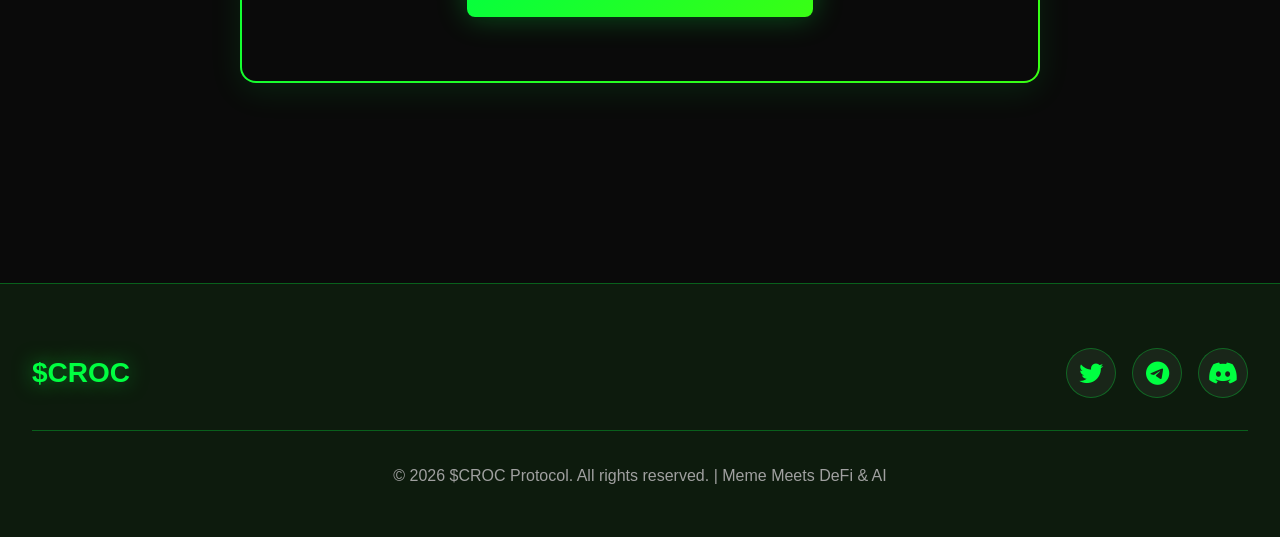
==== commit aeedf7fe: "Update team.html" ====
--- a/team.html
+++ b/team.html
@@ -55,7 +55,7 @@
                              alt="Team Member" 
                              style="width: 100%; height: 100%; object-fit: cover; transition: transform 0.5s ease;">
                         <div style="position: absolute; bottom: 0; left: 0; right: 0; background: linear-gradient(to top, rgba(0, 0, 0, 0.9), transparent); padding: 32px 24px 24px;">
-                            <h3 style="color: var(--color-text-primary); margin-bottom: 8px; font-size: 24px;">Alex Chen</h3>
+                            <h3 style="color: var(--color-text-primary); margin-bottom: 8px; font-size: 24px;">FENG CHUNJE</h3>
                             <p style="color: var(--color-accent-primary); font-weight: 600; margin: 0;">Founder &amp; CEO</p>
                         </div>
                     </div>
